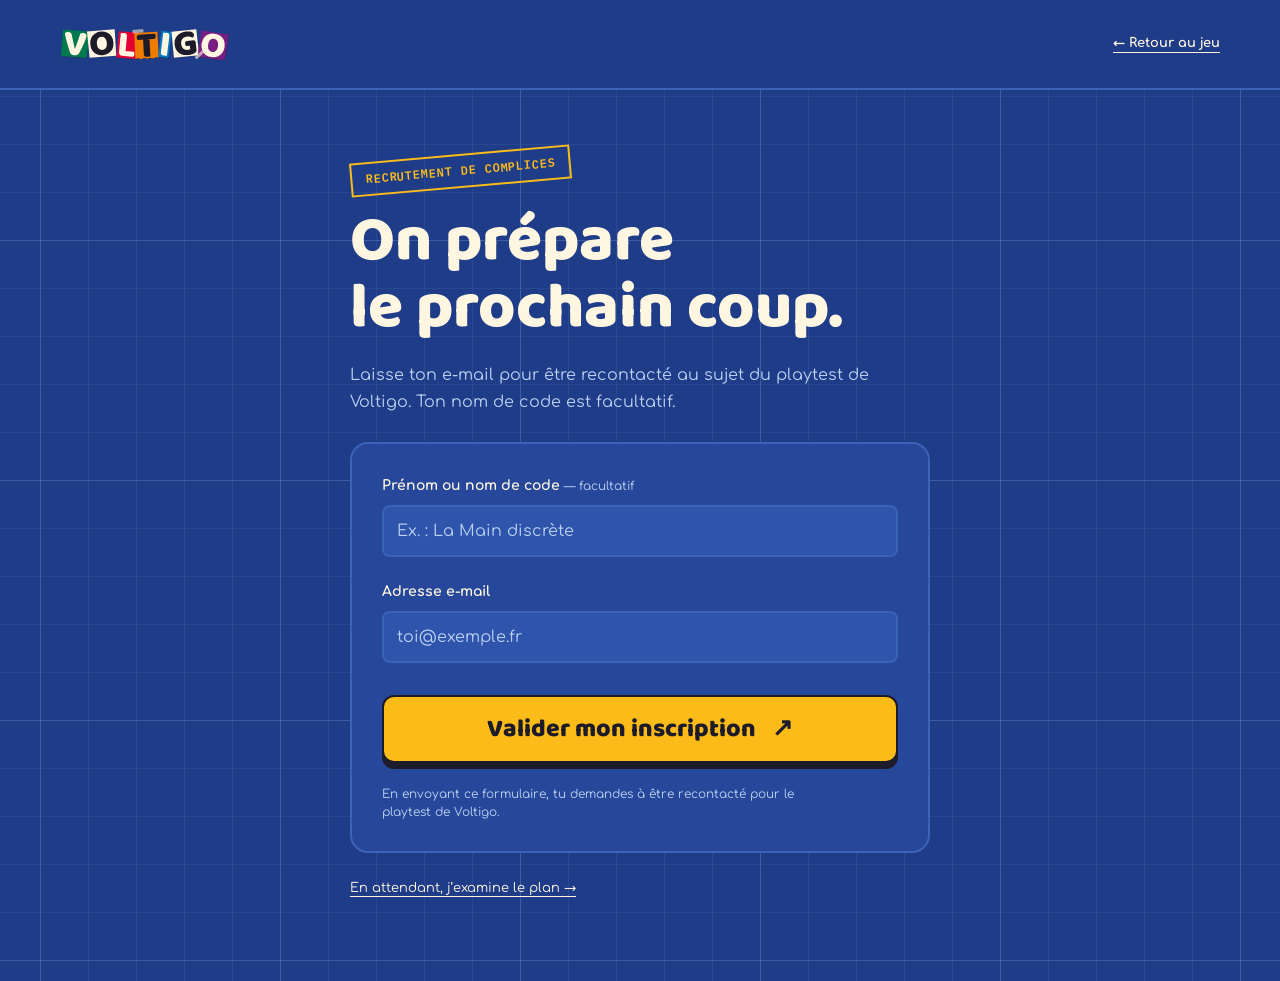
==== inscription.html @ f8015c52 "Publish Voltigo site with playtest registration" ====
<!doctype html><html lang="fr"><head><meta charset="utf-8"><meta name="viewport" content="width=device-width, initial-scale=1"><title>Participe au playtest — Voltigo</title><meta name="description" content="Rejoins les complices du playtest Voltigo."><meta name="theme-color" content="#1f3c88"><link rel="preconnect" href="https://fonts.googleapis.com"><link rel="preconnect" href="https://fonts.gstatic.com" crossorigin><link href="https://fonts.googleapis.com/css2?family=Baloo+2:wght@600;700;800&family=Comfortaa:wght@400;500;600;700&family=IBM+Plex+Mono:wght@400;600&display=swap" rel="stylesheet"><link rel="stylesheet" href="landing.css"><script src="playtest-config.js" defer></script></head><body class="signup-page blueprint"><header class="topbar"><div class="shell"><a class="brand" href="index.html" aria-label="Voltigo — accueil"><img src="voltigo-logo.svg" alt="Voltigo" width="170" height="32"></a><a class="quiet-link" href="index.html">← Retour au jeu</a></div></header><main class="shell"><section class="signup"><span class="stamp">Recrutement de complices</span><h1>On prépare<br>le prochain coup.</h1><p>Laisse ton e-mail pour être recontacté au sujet du playtest de Voltigo. Ton nom de code est facultatif.</p><form class="form-card" id="playtest-form" method="post" action="https://hook.eu1.make.com/4oj0keo8nwtq5lptokxxpfrie1ogno7a"><div class="form-status" id="form-status" role="status" tabindex="-1" hidden></div><div id="form-fields"><label for="prenom">Prénom ou nom de code <span>— facultatif</span></label><input id="prenom" name="prenom" autocomplete="given-name" maxlength="80" placeholder="Ex. : La Main discrète"><label for="email">Adresse e-mail</label><input type="email" id="email" name="email" autocomplete="email" required maxlength="254" placeholder="toi@exemple.fr" aria-describedby="data-note"><input type="hidden" name="source" value="voltigo-playtest"><button class="button" type="submit">Valider mon inscription <span aria-hidden="true">↗</span></button><p class="micro" id="data-note">En envoyant ce formulaire, tu demandes à être recontacté pour le playtest de Voltigo.</p></div><noscript><p class="micro">Après validation, tu seras redirigé vers la confirmation du service d’inscription.</p></noscript></form><a class="signup-back" href="voltigo.html">En attendant, j’examine le plan →</a></section></main></body></html>
---- landing.css ----
:root{--cream:#fff6e1;--ink:#fff6e1;--green:#00794e;--gold:#fbbb19;--blue:#1f3c88;--bg:#1f3c88;--muted:#bbd0f2;--line:#3d63b8;--paper:#27489a;--surface-2:#2e54ab;--plaque:#13285e;--sky:#92d8ff;--button-ink:#1d1b2a;--plan-fin:rgba(146,216,255,.08);--plan-gros:rgba(146,216,255,.16);color-scheme:dark}
*{box-sizing:border-box}html{scroll-behavior:smooth;scroll-padding-top:100px}body{margin:0;color:var(--ink);background:var(--cream);font-family:Comfortaa,Arial,sans-serif;line-height:1.65}a{color:inherit}button,input{font:inherit}img{max-width:100%;display:block}h1,h2,h3,.button,.display{font-family:'Baloo 2',Arial,sans-serif;font-weight:800;line-height:1.05}h1,h2,h3,p{margin:0}h1,h2{text-wrap:balance}h2{font-size:clamp(36px,5vw,62px);letter-spacing:-.025em}h3{font-size:28px}p{max-width:60ch}.shell{width:min(1160px,calc(100% - 48px));margin-inline:auto}.skip{position:fixed;top:8px;left:8px;transform:translateY(-160%);z-index:100;background:var(--cream);padding:12px}.skip:focus{transform:none}a:focus-visible,button:focus-visible,input:focus-visible,summary:focus-visible{outline:3px solid #007ac3;outline-offset:5px}.topbar{position:sticky;top:0;z-index:30;background:var(--cream);border-bottom:2px solid var(--line)}.topbar .shell{min-height:88px;display:flex;align-items:center;justify-content:space-between;gap:24px}.brand{display:block;flex:none;width:170px}.topnav{display:flex;align-items:center;gap:30px}.quiet-link{font-size:13px;text-underline-offset:5px;font-weight:700}.button{display:inline-flex;align-items:center;justify-content:center;gap:16px;min-height:64px;padding:17px 30px;background:var(--gold);color:var(--ink);border:2px solid var(--ink);border-radius:12px;box-shadow:0 6px 0 var(--ink);font-size:25px;text-decoration:none;cursor:pointer;transition:transform .18s,box-shadow .18s;line-height:1.2;text-align:center}.button:hover{transform:translateY(-2px);box-shadow:0 8px 0 var(--ink);background:#ffc936}.button:active{transform:translateY(4px);box-shadow:0 2px 0 var(--ink)}.button.small{min-height:48px;padding:11px 22px;font-size:20px;box-shadow:0 4px 0 var(--ink)}.eyebrow{font-family:'IBM Plex Mono',monospace;font-size:12px;font-weight:600;text-transform:uppercase;letter-spacing:.12em}.blueprint{background-image:linear-gradient(#8a5a0010 1px,transparent 1px),linear-gradient(90deg,#8a5a0010 1px,transparent 1px);background-size:48px 48px}.hero{position:relative;isolation:isolate;overflow:hidden;padding:66px 0 58px;min-height:690px}.hero-copy{position:relative;z-index:2;max-width:720px;margin:auto;text-align:center}.hero .eyebrow{display:inline-block;border:1px solid var(--line);background:var(--cream);padding:6px 13px;border-radius:30px;margin-bottom:22px}.hero h1{font-size:clamp(48px,5.8vw,80px);letter-spacing:-.04em;line-height:.99}.hero h1 span{color:var(--green);display:block}.hero .intro{max-width:470px;margin:25px auto 27px;font-size:17px;line-height:1.7}.hero .button{font-size:28px;padding:20px 32px;min-height:76px}.micro{font-size:12px;line-height:1.5}.hero .micro{margin:17px auto 24px;color:var(--muted)}.facts{display:flex;justify-content:center;gap:0;list-style:none;padding:0;margin:30px auto 0;width:fit-content;border-top:1px solid var(--line);padding-top:18px}.facts li{padding:0 22px;font-size:12px}.facts li+li{border-left:1px solid var(--line)}.facts strong{display:block;font-family:'Baloo 2',sans-serif;font-size:25px;line-height:1.2}.scattered{position:absolute;width:clamp(140px,15vw,210px);height:auto;border-radius:13px;box-shadow:0 20px 30px #1d1b2a28;z-index:1;pointer-events:none}.c1{left:max(-65px,calc(50% - 665px));top:90px;transform:rotate(-17deg)}.c2{left:max(-35px,calc(50% - 585px));top:330px;transform:rotate(10deg)}.c3{right:max(-65px,calc(50% - 660px));top:90px;transform:rotate(17deg)}.c4{right:max(-35px,calc(50% - 590px));top:337px;transform:rotate(-12deg)}.stamp{display:inline-block;border:2px solid currentColor;color:var(--green);font-family:'IBM Plex Mono',monospace;letter-spacing:.08em;text-transform:uppercase;font-weight:600;padding:5px 13px;rotate:-5deg;font-size:12px}.footprints{position:absolute;width:90px;height:235px;fill:#b99a55;opacity:.32;pointer-events:none;z-index:0}.hero .footprints{left:calc(50% + 290px);top:245px;rotate:24deg}.ticker{background:var(--ink);color:var(--cream);padding:15px 24px;text-align:center;font-family:'IBM Plex Mono',monospace;text-transform:uppercase;font-size:12px;letter-spacing:.09em}.ticker span{color:var(--gold);margin:0 15px}.pitch{position:relative;padding:88px 0 90px}.section-top{display:flex;align-items:end;justify-content:space-between;gap:35px;margin-bottom:38px}.section-top h2{max-width:650px}.section-top .eyebrow{margin-bottom:14px;color:var(--green)}.section-top>p{max-width:280px;color:var(--muted);font-size:14px}.steps{display:grid;grid-template-columns:repeat(3,1fr);gap:24px}.step{position:relative;padding:25px 27px 28px;background:var(--paper);border:2px solid var(--line);border-radius:20px}.step .number{display:inline-grid;place-items:center;width:39px;height:39px;background:var(--ink);color:var(--cream);border-radius:50%;font-family:'IBM Plex Mono',monospace;font-size:14px;position:absolute;top:20px;left:20px;z-index:2}.step-art{height:218px;position:relative;display:flex;align-items:center;justify-content:center;margin-bottom:25px}.step-art img{height:192px;width:auto;border-radius:9px;box-shadow:0 9px 14px #1d1b2a20;transform:rotate(-9deg)}.step-art img+img{margin-left:-30px;transform:rotate(11deg)}.step:nth-child(2) .step-art{background:radial-gradient(ellipse,#fadaDe 0,transparent 68%)}.step:nth-child(3) .step-art{background:radial-gradient(ellipse,#ded5eb 0,transparent 68%)}.step h3{margin-bottom:12px}.step p{font-size:14px;line-height:1.75}.step .aside{font-size:12px;margin-top:18px;color:var(--green);font-weight:700}.callout{margin-top:30px;display:flex;justify-content:center;gap:14px;align-items:center;font-size:14px;text-align:center}.callout a{font-weight:700;text-underline-offset:4px}.playtest{background:var(--blue);color:var(--cream);position:relative;overflow:hidden;padding:80px 0}.playtest-grid{display:grid;grid-template-columns:1fr 1fr;gap:70px;align-items:center}.playtest .eyebrow{color:#a7d8ff;margin-bottom:18px}.playtest h2{margin-bottom:22px}.playtest h2 span{color:var(--gold)}.playtest p{font-size:15px;color:#e1e8fa}.checklist{padding:0;margin:24px 0 0;list-style:none;display:grid;gap:12px;font-size:14px}.checklist li{display:flex;gap:12px}.checklist li::before{content:'↗';color:var(--gold);font-weight:bold}.invitation{position:relative;background:var(--cream);color:var(--ink);padding:40px 34px;border:2px solid var(--ink);box-shadow:9px 10px 0 #13285e;rotate:2deg;border-radius:5px;text-align:center}.invitation::before{content:'';position:absolute;width:115px;height:27px;background:#fff6e199;left:calc(50% - 57px);top:-15px;rotate:-7deg}.invitation .eyebrow{color:var(--muted);margin:0 0 23px}.invitation h3{font-size:42px;max-width:330px;margin:0 auto 20px}.invitation p{color:var(--muted);font-size:14px;margin:0 auto 23px}.invitation .button{width:100%;font-size:23px}.invitation .micro{margin:19px 0 0;font-size:12px}.questions{padding:80px 0;max-width:820px}.questions h2{margin-bottom:30px}.questions details{border-top:1px solid var(--line);padding:20px 0}.questions details:last-child{border-bottom:1px solid var(--line)}.questions summary{font-weight:700;font-size:16px;cursor:pointer;list-style:none;display:flex;justify-content:space-between;gap:24px}.questions summary::-webkit-details-marker{display:none}.questions summary::after{content:'+';font-size:24px;line-height:1}.questions details[open] summary::after{content:'−'}.questions details p{font-size:14px;color:var(--muted);margin-top:15px;max-width:68ch}.bottom-cta{text-align:center;padding:0 24px 75px}.bottom-cta p{margin:0 auto 22px;font-family:'Baloo 2',sans-serif;font-size:30px;font-weight:700}.footer{border-top:2px solid var(--line);padding:27px 0;background:var(--bg)}.footer .shell{display:flex;justify-content:space-between;align-items:center;gap:25px;font-size:12px;color:var(--muted)}.footer img{width:125px}.footer a{text-underline-offset:4px}.signup-page{min-height:100vh}.signup{max-width:580px;padding:64px 0 80px;margin:auto}.signup h1{font-size:clamp(44px,6vw,64px);margin:20px 0}.signup>p{color:var(--muted);margin-bottom:27px}.form-card{background:var(--paper);border:2px solid var(--line);border-radius:18px;padding:30px}.form-card label{display:block;font-size:14px;font-weight:700;margin-bottom:8px}.form-card label span{font-weight:400;color:var(--muted);font-size:12px}.form-card input{width:100%;min-height:52px;background:white;border:2px solid var(--line);border-radius:8px;padding:10px 13px;color:var(--ink);margin-bottom:23px}.form-card .button{width:100%;margin:9px 0 22px}.form-card .micro{color:var(--muted)}.form-card button:disabled{cursor:not-allowed;transform:none;box-shadow:none;background:var(--line);color:#554d40;border-color:var(--line)}.form-status{font-size:14px;padding:13px 15px;border-left:3px solid var(--green);background:#e7efdf;margin-bottom:24px}.signup-back{display:inline-block;margin-top:25px;font-size:13px;text-underline-offset:4px}[hidden]{display:none!important}
@media(min-width:1500px){.hero{padding-top:80px;padding-bottom:74px}}
@media(max-width:1050px){.hero-copy{max-width:610px}.hero h1{font-size:64px}.scattered{width:160px}.c1{left:-90px}.c2{left:-70px}.c3{right:-90px}.c4{right:-70px}.playtest-grid{gap:40px}.step{padding-inline:20px}}
@media(max-width:760px){.shell{width:calc(100% - 36px)}.topbar .shell{min-height:76px;gap:15px}.brand{width:126px}.topnav{gap:15px}.topnav .quiet-link{display:none}.button.small{font-size:17px;padding:10px 13px;min-height:44px}.hero{padding:40px 18px 38px;min-height:auto}.hero-copy{max-width:550px}.hero h1{font-size:clamp(43px,8.6vw,63px)}.hero .eyebrow{font-size:10px;letter-spacing:.07em;margin-bottom:22px}.hero .intro{font-size:15px;max-width:350px;margin-block:22px}.hero .button{font-size:23px;min-height:66px;padding:16px 22px}.hero .micro{max-width:260px}.hero .footprints{display:none}.scattered{position:relative;top:auto;left:auto;right:auto;width:95px;border-radius:7px;grid-row:1;box-shadow:0 10px 16px #1d1b2a22}.card-spread{height:154px;display:flex;justify-content:center;align-items:center;gap:6px;margin-top:20px;position:relative;z-index:1}.c1{transform:rotate(-17deg) translateY(10px)}.c2{transform:rotate(-5deg);margin-left:-22px}.c3{transform:rotate(7deg);margin-left:-22px}.c4{transform:rotate(19deg) translateY(10px);margin-left:-22px}.facts{margin-top:24px;padding-top:15px}.facts li{padding:0 13px;font-size:10px}.facts strong{font-size:23px}.ticker{font-size:10px;padding:16px}.ticker span{margin:0 5px}.pitch{padding-block:55px}.section-top{display:block}.section-top>p{margin-top:18px;max-width:100%}.steps{grid-template-columns:1fr;gap:20px}.step{display:grid;grid-template-columns:135px 1fr;column-gap:18px;align-items:center;padding:20px}.step-art{grid-row:1 / 4;height:175px;margin:0}.step-art img{height:146px}.step .number{width:29px;height:29px;top:11px;left:10px;font-size:11px}.step h3{font-size:25px;margin-bottom:8px}.step p{font-size:12px;line-height:1.65}.step .aside{font-size:11px;margin-top:10px}.callout{display:block}.callout a{display:block;margin-top:8px}.playtest{padding:55px 0}.playtest-grid{grid-template-columns:1fr;gap:45px}.invitation{rotate:1deg;padding:32px 24px;margin-inline:5px}.invitation h3{font-size:36px}.questions{padding-block:55px}.questions summary{font-size:14px}.footer .shell{flex-wrap:wrap;justify-content:center;text-align:center}.signup{padding-block:35px 55px}.form-card{padding:24px}.bottom-cta{padding-bottom:55px}.bottom-cta p{font-size:26px}}
@media(max-width:380px){.brand{width:102px}.button.small{font-size:15px;padding-inline:10px}.hero h1{font-size:41px}.step{grid-template-columns:100px 1fr;padding:18px;gap:15px}.step-art img{height:122px}.step-art img+img{margin-left:-45px}.facts li{padding-inline:9px}}
@media(prefers-reduced-motion:reduce){html{scroll-behavior:auto}*,*::before,*::after{transition:none!important;animation:none!important}}
.pitch>.footprints{right:0;top:18px;rotate:65deg;width:62px;height:162px;opacity:.2}.topnav{min-width:0}
@media(max-width:760px){.topnav{flex:1;justify-content:flex-end}.topnav .button.small{max-width:190px;gap:8px;font-size:16px}.pitch>.footprints{display:none}}
@media(max-width:380px){.brand{width:90px}.topnav .button.small{font-size:15px;max-width:180px}}
.form-status[data-kind="error"]{background:#fadaDe;border-color:#dc1c2b;color:#651421}.form-status[data-kind="success"]{padding:24px;font-size:18px;margin-bottom:0}.form-card[aria-busy="true"] .button{cursor:wait}

/* Remerciement après réception de la demande de playtest. */
.thanks{max-width:780px;text-align:center;padding-block:40px 65px}
.thanks-cards{height:160px;display:flex;align-items:center;justify-content:center;position:relative;margin-bottom:25px}
.thanks-cards img{width:100px;height:auto;border-radius:7px;box-shadow:0 10px 22px #1d1b2a25;transform:rotate(-15deg)}
.thanks-cards img:last-child{transform:rotate(13deg);margin-left:18px}
.thanks-check{position:absolute;left:calc(50% - 23px);top:65px;z-index:1;display:grid;place-items:center;width:46px;height:46px;border-radius:50%;background:var(--green);color:var(--cream);border:3px solid var(--cream);font-size:25px;font-weight:700}
.thanks h1{font-size:clamp(39px,6vw,66px);letter-spacing:-.03em;margin:27px 0 22px}
.thanks h1 span{color:var(--green)}
.thanks-lead{margin:0 auto;font-size:17px;line-height:1.8;max-width:540px}
.thanks-note{max-width:560px;margin:28px auto;background:var(--paper);border:2px solid var(--line);border-radius:18px;padding:23px 27px}
.thanks-note>p{font-size:14px;margin:auto}
.thanks-note .thanks-joke{font-family:'Baloo 2',sans-serif;font-size:24px;line-height:1.2;color:var(--green);margin-top:17px;font-weight:700}
.thanks>.micro{margin:20px auto 0;color:var(--muted);max-width:450px}
.thanks>.signup-back{margin-top:24px}
@media(max-width:760px){.thanks{padding-block:28px 45px}.thanks-cards{height:135px;margin-bottom:20px}.thanks-cards img{width:85px}.thanks-check{top:52px}.thanks-lead{font-size:15px}.thanks-note{padding:21px}.thanks>.button{font-size:22px;padding-inline:20px}}

/* Même palette bleue et même trame de plan que la page de règles. */
body,.topbar,.skip,.hero .eyebrow{background-color:var(--bg)}
body,.blueprint{background-image:linear-gradient(to right,var(--plan-gros) 1px,transparent 1px),linear-gradient(to bottom,var(--plan-gros) 1px,transparent 1px),linear-gradient(to right,var(--plan-fin) 1px,transparent 1px),linear-gradient(to bottom,var(--plan-fin) 1px,transparent 1px);background-size:240px 240px,240px 240px,48px 48px,48px 48px;background-position:50% 0}
.hero h1 span,.thanks h1 span,.thanks-note .thanks-joke,.stamp,.section-top .eyebrow,.step .aside{color:var(--gold)}
.footprints{fill:var(--sky)}
.button{color:var(--button-ink);border-color:var(--button-ink);box-shadow:0 6px 0 var(--button-ink)}
.button.small{box-shadow:0 4px 0 var(--button-ink)}
.button:hover{box-shadow:0 8px 0 var(--button-ink)}
.button:active{box-shadow:0 2px 0 var(--button-ink)}
.ticker,.step .number{background:var(--plaque);color:var(--cream)}
.invitation{background:var(--paper);color:var(--ink);border-color:var(--line)}
.invitation::before{background:#92d8ff66}
.invitation p,.invitation .eyebrow{color:var(--muted)}
.form-card input{background:var(--surface-2);color:var(--ink)}
.form-card input::placeholder{color:var(--muted);opacity:1}
.form-status{background:#1b4e3a;color:var(--cream);border-color:#9ccc8f}
.form-status[data-kind="error"]{background:#5a1f2a;color:var(--cream);border-color:#ff6b6b}
.form-card button:disabled{background:var(--line);color:var(--cream);border-color:var(--line);box-shadow:none}
a:focus-visible,button:focus-visible,input:focus-visible,summary:focus-visible{outline-color:var(--sky)}
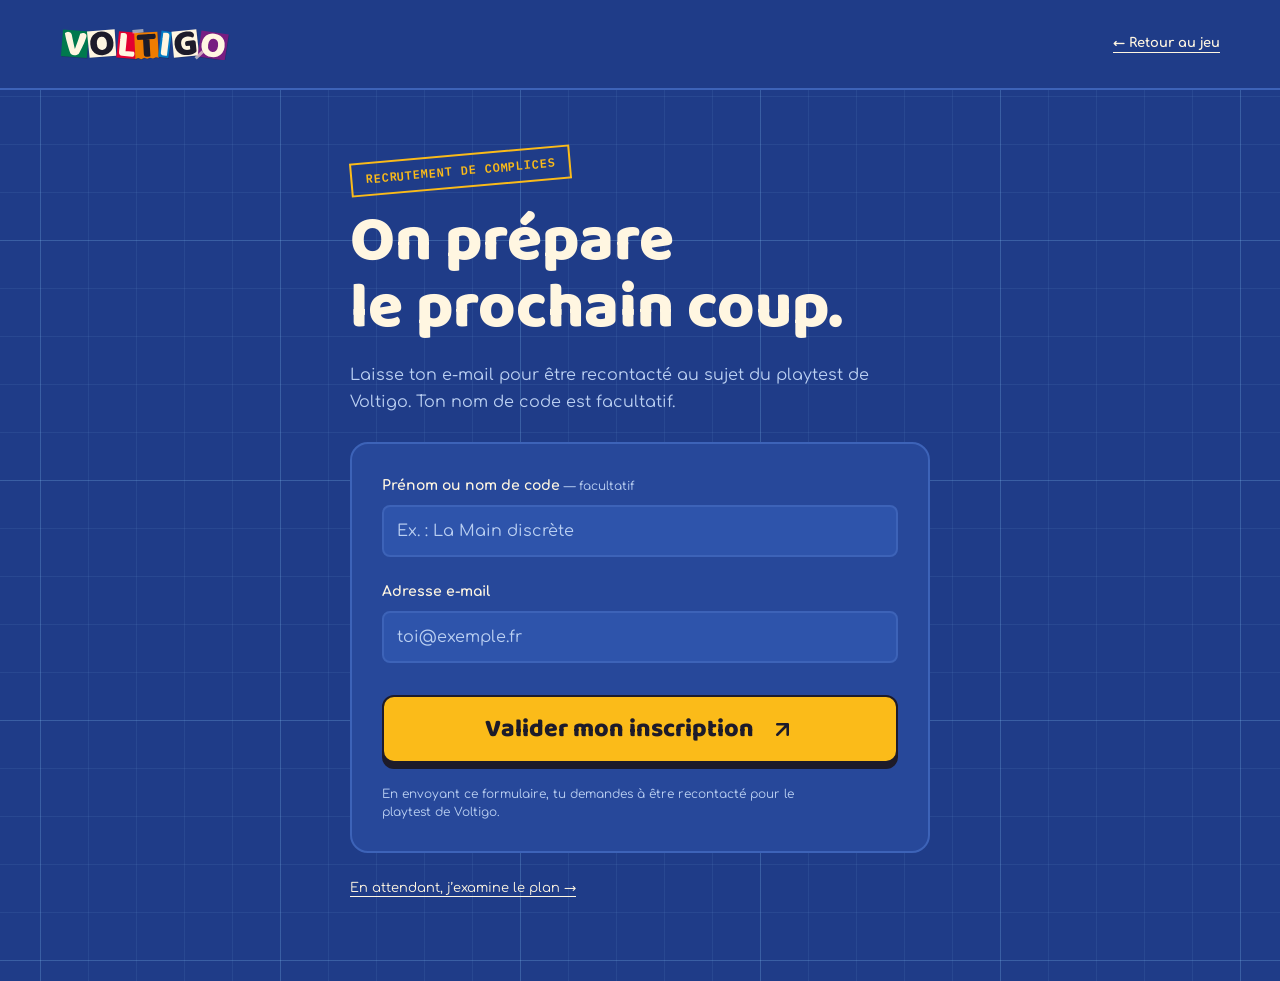
==== commit 72e0b8ef: "Fix mobile styles and signup confirmation" ====
--- a/inscription.html
+++ b/inscription.html
@@ -1 +1,2 @@
-<!doctype html><html lang="fr"><head><meta charset="utf-8"><meta name="viewport" content="width=device-width, initial-scale=1"><title>Participe au playtest — Voltigo</title><meta name="description" content="Rejoins les complices du playtest Voltigo."><meta name="theme-color" content="#1f3c88"><link rel="preconnect" href="https://fonts.googleapis.com"><link rel="preconnect" href="https://fonts.gstatic.com" crossorigin><link href="https://fonts.googleapis.com/css2?family=Baloo+2:wght@600;700;800&family=Comfortaa:wght@400;500;600;700&family=IBM+Plex+Mono:wght@400;600&display=swap" rel="stylesheet"><link rel="stylesheet" href="landing.css"><script src="playtest-config.js" defer></script></head><body class="signup-page blueprint"><header class="topbar"><div class="shell"><a class="brand" href="index.html" aria-label="Voltigo — accueil"><img src="voltigo-logo.svg" alt="Voltigo" width="170" height="32"></a><a class="quiet-link" href="index.html">← Retour au jeu</a></div></header><main class="shell"><section class="signup"><span class="stamp">Recrutement de complices</span><h1>On prépare<br>le prochain coup.</h1><p>Laisse ton e-mail pour être recontacté au sujet du playtest de Voltigo. Ton nom de code est facultatif.</p><form class="form-card" id="playtest-form" method="post" action="https://hook.eu1.make.com/4oj0keo8nwtq5lptokxxpfrie1ogno7a"><div class="form-status" id="form-status" role="status" tabindex="-1" hidden></div><div id="form-fields"><label for="prenom">Prénom ou nom de code <span>— facultatif</span></label><input id="prenom" name="prenom" autocomplete="given-name" maxlength="80" placeholder="Ex. : La Main discrète"><label for="email">Adresse e-mail</label><input type="email" id="email" name="email" autocomplete="email" required maxlength="254" placeholder="toi@exemple.fr" aria-describedby="data-note"><input type="hidden" name="source" value="voltigo-playtest"><button class="button" type="submit">Valider mon inscription <span aria-hidden="true">↗</span></button><p class="micro" id="data-note">En envoyant ce formulaire, tu demandes à être recontacté pour le playtest de Voltigo.</p></div><noscript><p class="micro">Après validation, tu seras redirigé vers la confirmation du service d’inscription.</p></noscript></form><a class="signup-back" href="voltigo.html">En attendant, j’examine le plan →</a></section></main></body></html>
+<!doctype html><html lang="fr"><head><meta charset="utf-8"><meta name="viewport" content="width=device-width, initial-scale=1"><title>Participe au playtest — Voltigo</title>
+<link rel="icon" type="image/svg+xml" href="favicon.svg"><meta name="description" content="Rejoins les complices du playtest Voltigo."><meta name="theme-color" content="#1f3c88"><link rel="preconnect" href="https://fonts.googleapis.com"><link rel="preconnect" href="https://fonts.gstatic.com" crossorigin><link href="https://fonts.googleapis.com/css2?family=Baloo+2:wght@600;700;800&family=Comfortaa:wght@400;500;600;700&family=IBM+Plex+Mono:wght@400;600&display=swap" rel="stylesheet"><link rel="stylesheet" href="landing.css"><script src="playtest-config.js" defer></script></head><body class="signup-page blueprint"><header class="topbar"><div class="shell"><a class="brand" href="index.html" aria-label="Voltigo — accueil"><img src="voltigo-logo.svg" alt="Voltigo" width="170" height="32"></a><a class="quiet-link" href="index.html">← Retour au jeu</a></div></header><main class="shell"><section class="signup"><span class="stamp">Recrutement de complices</span><h1>On prépare<br>le prochain coup.</h1><p>Laisse ton e-mail pour être recontacté au sujet du playtest de Voltigo. Ton nom de code est facultatif.</p><form class="form-card" id="playtest-form" method="post" action="https://hook.eu1.make.com/4oj0keo8nwtq5lptokxxpfrie1ogno7a"><div class="form-status" id="form-status" role="status" tabindex="-1" hidden></div><div id="form-fields"><label for="prenom">Prénom ou nom de code <span>— facultatif</span></label><input id="prenom" name="prenom" autocomplete="given-name" maxlength="80" placeholder="Ex. : La Main discrète"><label for="email">Adresse e-mail</label><input type="email" id="email" name="email" autocomplete="email" required maxlength="254" placeholder="toi@exemple.fr" aria-describedby="data-note"><input type="hidden" name="source" value="voltigo-playtest"><button class="button" type="submit">Valider mon inscription <svg class="button-arrow" aria-hidden="true" focusable="false" viewBox="0 0 24 24"><path d="M7 17 17 7M7 7h10v10"/></svg></button><p class="micro" id="data-note">En envoyant ce formulaire, tu demandes à être recontacté pour le playtest de Voltigo.</p></div><noscript><p class="micro">Après validation, tu seras redirigé vers la confirmation du service d’inscription.</p></noscript></form><a class="signup-back" href="voltigo.html">En attendant, j’examine le plan →</a></section></main></body></html>
--- a/landing.css
+++ b/landing.css
@@ -45,3 +45,5 @@
 .form-status[data-kind="error"]{background:#5a1f2a;color:var(--cream);border-color:#ff6b6b}
 .form-card button:disabled{background:var(--line);color:var(--cream);border-color:var(--line);box-shadow:none}
 a:focus-visible,button:focus-visible,input:focus-visible,summary:focus-visible{outline-color:var(--sky)}
+
+.button-arrow{width:1em;height:1em;flex:none;fill:none;stroke:currentColor;stroke-width:2.5;stroke-linecap:round;stroke-linejoin:round}
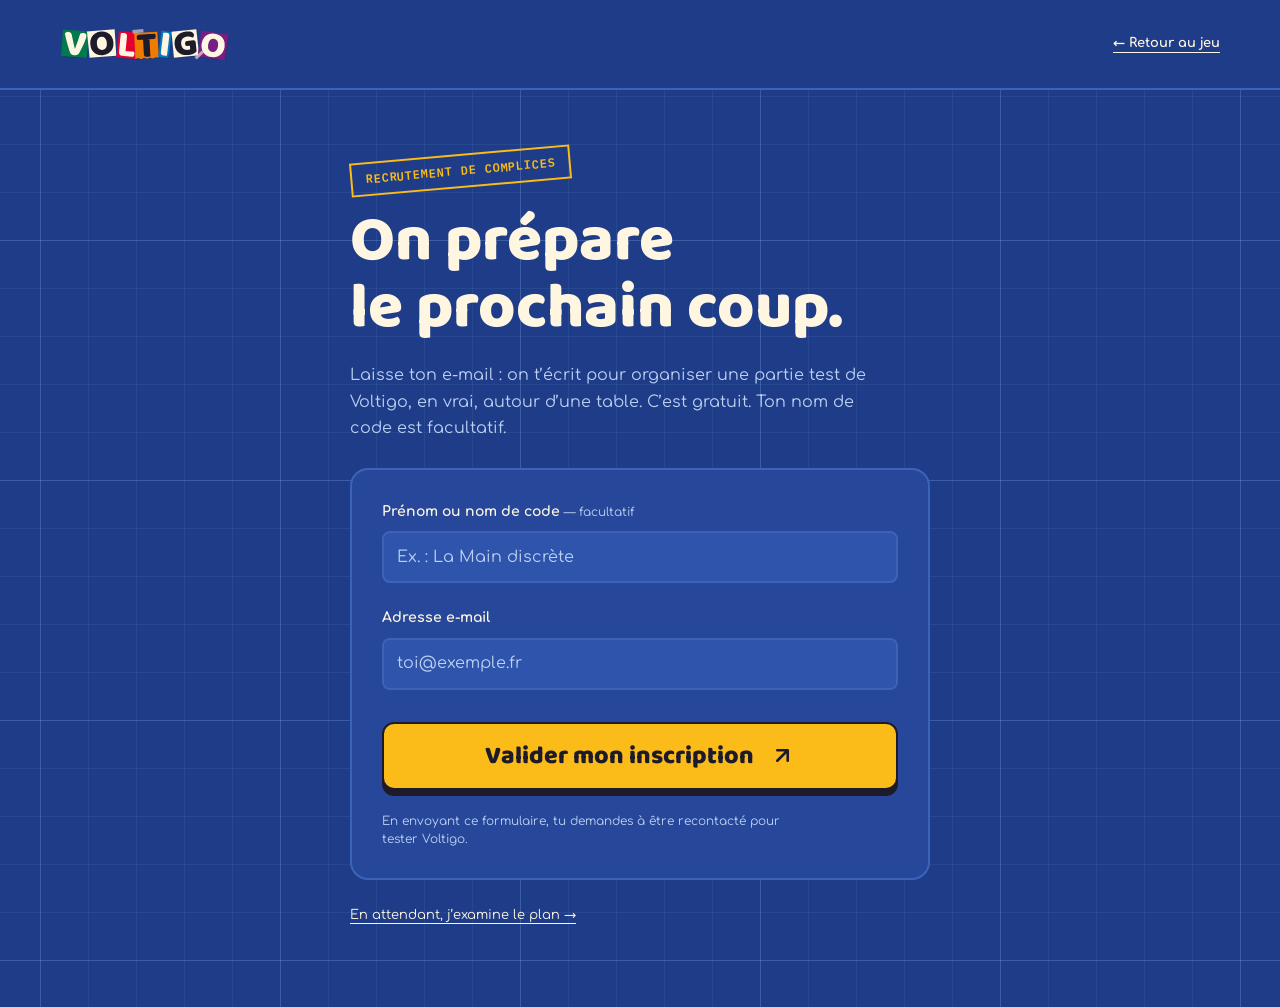
==== commit 6f27c87b: "Clarify that Voltigo is a real card game and simplify the test CTA - Landing: say it is a card game " ====
--- a/inscription.html
+++ b/inscription.html
@@ -1,2 +1,2 @@
-<!doctype html><html lang="fr"><head><meta charset="utf-8"><meta name="viewport" content="width=device-width, initial-scale=1"><title>Participe au playtest — Voltigo</title>
-<link rel="icon" type="image/svg+xml" href="favicon.svg"><meta name="description" content="Rejoins les complices du playtest Voltigo."><meta name="theme-color" content="#1f3c88"><link rel="preconnect" href="https://fonts.googleapis.com"><link rel="preconnect" href="https://fonts.gstatic.com" crossorigin><link href="https://fonts.googleapis.com/css2?family=Baloo+2:wght@600;700;800&family=Comfortaa:wght@400;500;600;700&family=IBM+Plex+Mono:wght@400;600&display=swap" rel="stylesheet"><link rel="stylesheet" href="landing.css"><script src="playtest-config.js" defer></script></head><body class="signup-page blueprint"><header class="topbar"><div class="shell"><a class="brand" href="index.html" aria-label="Voltigo — accueil"><img src="voltigo-logo.svg" alt="Voltigo" width="170" height="32"></a><a class="quiet-link" href="index.html">← Retour au jeu</a></div></header><main class="shell"><section class="signup"><span class="stamp">Recrutement de complices</span><h1>On prépare<br>le prochain coup.</h1><p>Laisse ton e-mail pour être recontacté au sujet du playtest de Voltigo. Ton nom de code est facultatif.</p><form class="form-card" id="playtest-form" method="post" action="https://hook.eu1.make.com/4oj0keo8nwtq5lptokxxpfrie1ogno7a"><div class="form-status" id="form-status" role="status" tabindex="-1" hidden></div><div id="form-fields"><label for="prenom">Prénom ou nom de code <span>— facultatif</span></label><input id="prenom" name="prenom" autocomplete="given-name" maxlength="80" placeholder="Ex. : La Main discrète"><label for="email">Adresse e-mail</label><input type="email" id="email" name="email" autocomplete="email" required maxlength="254" placeholder="toi@exemple.fr" aria-describedby="data-note"><input type="hidden" name="source" value="voltigo-playtest"><button class="button" type="submit">Valider mon inscription <svg class="button-arrow" aria-hidden="true" focusable="false" viewBox="0 0 24 24"><path d="M7 17 17 7M7 7h10v10"/></svg></button><p class="micro" id="data-note">En envoyant ce formulaire, tu demandes à être recontacté pour le playtest de Voltigo.</p></div><noscript><p class="micro">Après validation, tu seras redirigé vers la confirmation du service d’inscription.</p></noscript></form><a class="signup-back" href="voltigo.html">En attendant, j’examine le plan →</a></section></main></body></html>
+<!doctype html><html lang="fr"><head><meta charset="utf-8"><meta name="viewport" content="width=device-width, initial-scale=1"><title>Tester le jeu — Voltigo</title>
+<link rel="icon" type="image/svg+xml" href="favicon.svg"><meta name="description" content="Laisse ton e-mail pour tester Voltigo, un jeu de cartes à jouer autour d’une vraie table."><meta name="theme-color" content="#1f3c88"><link rel="preconnect" href="https://fonts.googleapis.com"><link rel="preconnect" href="https://fonts.gstatic.com" crossorigin><link href="https://fonts.googleapis.com/css2?family=Baloo+2:wght@600;700;800&family=Comfortaa:wght@400;500;600;700&family=IBM+Plex+Mono:wght@400;600&display=swap" rel="stylesheet"><link rel="stylesheet" href="landing.css"><script src="playtest-config.js" defer></script></head><body class="signup-page blueprint"><header class="topbar"><div class="shell"><a class="brand" href="index.html" aria-label="Voltigo — accueil"><img src="voltigo-logo.svg" alt="Voltigo" width="170" height="32"></a><a class="quiet-link" href="index.html">← Retour au jeu</a></div></header><main class="shell"><section class="signup"><span class="stamp">Recrutement de complices</span><h1>On prépare<br>le prochain coup.</h1><p>Laisse ton e-mail : on t’écrit pour organiser une partie test de Voltigo, en vrai, autour d’une table. C’est gratuit. Ton nom de code est facultatif.</p><form class="form-card" id="playtest-form" method="post" action="https://hook.eu1.make.com/4oj0keo8nwtq5lptokxxpfrie1ogno7a"><div class="form-status" id="form-status" role="status" tabindex="-1" hidden></div><div id="form-fields"><label for="prenom">Prénom ou nom de code <span>— facultatif</span></label><input id="prenom" name="prenom" autocomplete="given-name" maxlength="80" placeholder="Ex. : La Main discrète"><label for="email">Adresse e-mail</label><input type="email" id="email" name="email" autocomplete="email" required maxlength="254" placeholder="toi@exemple.fr" aria-describedby="data-note"><input type="hidden" name="source" value="voltigo-playtest"><button class="button" type="submit">Valider mon inscription <svg class="button-arrow" aria-hidden="true" focusable="false" viewBox="0 0 24 24"><path d="M7 17 17 7M7 7h10v10"/></svg></button><p class="micro" id="data-note">En envoyant ce formulaire, tu demandes à être recontacté pour tester Voltigo.</p></div><noscript><p class="micro">Après validation, tu seras redirigé vers la confirmation du service d’inscription.</p></noscript></form><a class="signup-back" href="voltigo.html">En attendant, j’examine le plan →</a></section></main></body></html>
--- a/landing.css
+++ b/landing.css
@@ -1,5 +1,5 @@
 :root{--cream:#fff6e1;--ink:#fff6e1;--green:#00794e;--gold:#fbbb19;--blue:#1f3c88;--bg:#1f3c88;--muted:#bbd0f2;--line:#3d63b8;--paper:#27489a;--surface-2:#2e54ab;--plaque:#13285e;--sky:#92d8ff;--button-ink:#1d1b2a;--plan-fin:rgba(146,216,255,.08);--plan-gros:rgba(146,216,255,.16);color-scheme:dark}
-*{box-sizing:border-box}html{scroll-behavior:smooth;scroll-padding-top:100px}body{margin:0;color:var(--ink);background:var(--cream);font-family:Comfortaa,Arial,sans-serif;line-height:1.65}a{color:inherit}button,input{font:inherit}img{max-width:100%;display:block}h1,h2,h3,.button,.display{font-family:'Baloo 2',Arial,sans-serif;font-weight:800;line-height:1.05}h1,h2,h3,p{margin:0}h1,h2{text-wrap:balance}h2{font-size:clamp(36px,5vw,62px);letter-spacing:-.025em}h3{font-size:28px}p{max-width:60ch}.shell{width:min(1160px,calc(100% - 48px));margin-inline:auto}.skip{position:fixed;top:8px;left:8px;transform:translateY(-160%);z-index:100;background:var(--cream);padding:12px}.skip:focus{transform:none}a:focus-visible,button:focus-visible,input:focus-visible,summary:focus-visible{outline:3px solid #007ac3;outline-offset:5px}.topbar{position:sticky;top:0;z-index:30;background:var(--cream);border-bottom:2px solid var(--line)}.topbar .shell{min-height:88px;display:flex;align-items:center;justify-content:space-between;gap:24px}.brand{display:block;flex:none;width:170px}.topnav{display:flex;align-items:center;gap:30px}.quiet-link{font-size:13px;text-underline-offset:5px;font-weight:700}.button{display:inline-flex;align-items:center;justify-content:center;gap:16px;min-height:64px;padding:17px 30px;background:var(--gold);color:var(--ink);border:2px solid var(--ink);border-radius:12px;box-shadow:0 6px 0 var(--ink);font-size:25px;text-decoration:none;cursor:pointer;transition:transform .18s,box-shadow .18s;line-height:1.2;text-align:center}.button:hover{transform:translateY(-2px);box-shadow:0 8px 0 var(--ink);background:#ffc936}.button:active{transform:translateY(4px);box-shadow:0 2px 0 var(--ink)}.button.small{min-height:48px;padding:11px 22px;font-size:20px;box-shadow:0 4px 0 var(--ink)}.eyebrow{font-family:'IBM Plex Mono',monospace;font-size:12px;font-weight:600;text-transform:uppercase;letter-spacing:.12em}.blueprint{background-image:linear-gradient(#8a5a0010 1px,transparent 1px),linear-gradient(90deg,#8a5a0010 1px,transparent 1px);background-size:48px 48px}.hero{position:relative;isolation:isolate;overflow:hidden;padding:66px 0 58px;min-height:690px}.hero-copy{position:relative;z-index:2;max-width:720px;margin:auto;text-align:center}.hero .eyebrow{display:inline-block;border:1px solid var(--line);background:var(--cream);padding:6px 13px;border-radius:30px;margin-bottom:22px}.hero h1{font-size:clamp(48px,5.8vw,80px);letter-spacing:-.04em;line-height:.99}.hero h1 span{color:var(--green);display:block}.hero .intro{max-width:470px;margin:25px auto 27px;font-size:17px;line-height:1.7}.hero .button{font-size:28px;padding:20px 32px;min-height:76px}.micro{font-size:12px;line-height:1.5}.hero .micro{margin:17px auto 24px;color:var(--muted)}.facts{display:flex;justify-content:center;gap:0;list-style:none;padding:0;margin:30px auto 0;width:fit-content;border-top:1px solid var(--line);padding-top:18px}.facts li{padding:0 22px;font-size:12px}.facts li+li{border-left:1px solid var(--line)}.facts strong{display:block;font-family:'Baloo 2',sans-serif;font-size:25px;line-height:1.2}.scattered{position:absolute;width:clamp(140px,15vw,210px);height:auto;border-radius:13px;box-shadow:0 20px 30px #1d1b2a28;z-index:1;pointer-events:none}.c1{left:max(-65px,calc(50% - 665px));top:90px;transform:rotate(-17deg)}.c2{left:max(-35px,calc(50% - 585px));top:330px;transform:rotate(10deg)}.c3{right:max(-65px,calc(50% - 660px));top:90px;transform:rotate(17deg)}.c4{right:max(-35px,calc(50% - 590px));top:337px;transform:rotate(-12deg)}.stamp{display:inline-block;border:2px solid currentColor;color:var(--green);font-family:'IBM Plex Mono',monospace;letter-spacing:.08em;text-transform:uppercase;font-weight:600;padding:5px 13px;rotate:-5deg;font-size:12px}.footprints{position:absolute;width:90px;height:235px;fill:#b99a55;opacity:.32;pointer-events:none;z-index:0}.hero .footprints{left:calc(50% + 290px);top:245px;rotate:24deg}.ticker{background:var(--ink);color:var(--cream);padding:15px 24px;text-align:center;font-family:'IBM Plex Mono',monospace;text-transform:uppercase;font-size:12px;letter-spacing:.09em}.ticker span{color:var(--gold);margin:0 15px}.pitch{position:relative;padding:88px 0 90px}.section-top{display:flex;align-items:end;justify-content:space-between;gap:35px;margin-bottom:38px}.section-top h2{max-width:650px}.section-top .eyebrow{margin-bottom:14px;color:var(--green)}.section-top>p{max-width:280px;color:var(--muted);font-size:14px}.steps{display:grid;grid-template-columns:repeat(3,1fr);gap:24px}.step{position:relative;padding:25px 27px 28px;background:var(--paper);border:2px solid var(--line);border-radius:20px}.step .number{display:inline-grid;place-items:center;width:39px;height:39px;background:var(--ink);color:var(--cream);border-radius:50%;font-family:'IBM Plex Mono',monospace;font-size:14px;position:absolute;top:20px;left:20px;z-index:2}.step-art{height:218px;position:relative;display:flex;align-items:center;justify-content:center;margin-bottom:25px}.step-art img{height:192px;width:auto;border-radius:9px;box-shadow:0 9px 14px #1d1b2a20;transform:rotate(-9deg)}.step-art img+img{margin-left:-30px;transform:rotate(11deg)}.step:nth-child(2) .step-art{background:radial-gradient(ellipse,#fadaDe 0,transparent 68%)}.step:nth-child(3) .step-art{background:radial-gradient(ellipse,#ded5eb 0,transparent 68%)}.step h3{margin-bottom:12px}.step p{font-size:14px;line-height:1.75}.step .aside{font-size:12px;margin-top:18px;color:var(--green);font-weight:700}.callout{margin-top:30px;display:flex;justify-content:center;gap:14px;align-items:center;font-size:14px;text-align:center}.callout a{font-weight:700;text-underline-offset:4px}.playtest{background:var(--blue);color:var(--cream);position:relative;overflow:hidden;padding:80px 0}.playtest-grid{display:grid;grid-template-columns:1fr 1fr;gap:70px;align-items:center}.playtest .eyebrow{color:#a7d8ff;margin-bottom:18px}.playtest h2{margin-bottom:22px}.playtest h2 span{color:var(--gold)}.playtest p{font-size:15px;color:#e1e8fa}.checklist{padding:0;margin:24px 0 0;list-style:none;display:grid;gap:12px;font-size:14px}.checklist li{display:flex;gap:12px}.checklist li::before{content:'↗';color:var(--gold);font-weight:bold}.invitation{position:relative;background:var(--cream);color:var(--ink);padding:40px 34px;border:2px solid var(--ink);box-shadow:9px 10px 0 #13285e;rotate:2deg;border-radius:5px;text-align:center}.invitation::before{content:'';position:absolute;width:115px;height:27px;background:#fff6e199;left:calc(50% - 57px);top:-15px;rotate:-7deg}.invitation .eyebrow{color:var(--muted);margin:0 0 23px}.invitation h3{font-size:42px;max-width:330px;margin:0 auto 20px}.invitation p{color:var(--muted);font-size:14px;margin:0 auto 23px}.invitation .button{width:100%;font-size:23px}.invitation .micro{margin:19px 0 0;font-size:12px}.questions{padding:80px 0;max-width:820px}.questions h2{margin-bottom:30px}.questions details{border-top:1px solid var(--line);padding:20px 0}.questions details:last-child{border-bottom:1px solid var(--line)}.questions summary{font-weight:700;font-size:16px;cursor:pointer;list-style:none;display:flex;justify-content:space-between;gap:24px}.questions summary::-webkit-details-marker{display:none}.questions summary::after{content:'+';font-size:24px;line-height:1}.questions details[open] summary::after{content:'−'}.questions details p{font-size:14px;color:var(--muted);margin-top:15px;max-width:68ch}.bottom-cta{text-align:center;padding:0 24px 75px}.bottom-cta p{margin:0 auto 22px;font-family:'Baloo 2',sans-serif;font-size:30px;font-weight:700}.footer{border-top:2px solid var(--line);padding:27px 0;background:var(--bg)}.footer .shell{display:flex;justify-content:space-between;align-items:center;gap:25px;font-size:12px;color:var(--muted)}.footer img{width:125px}.footer a{text-underline-offset:4px}.signup-page{min-height:100vh}.signup{max-width:580px;padding:64px 0 80px;margin:auto}.signup h1{font-size:clamp(44px,6vw,64px);margin:20px 0}.signup>p{color:var(--muted);margin-bottom:27px}.form-card{background:var(--paper);border:2px solid var(--line);border-radius:18px;padding:30px}.form-card label{display:block;font-size:14px;font-weight:700;margin-bottom:8px}.form-card label span{font-weight:400;color:var(--muted);font-size:12px}.form-card input{width:100%;min-height:52px;background:white;border:2px solid var(--line);border-radius:8px;padding:10px 13px;color:var(--ink);margin-bottom:23px}.form-card .button{width:100%;margin:9px 0 22px}.form-card .micro{color:var(--muted)}.form-card button:disabled{cursor:not-allowed;transform:none;box-shadow:none;background:var(--line);color:#554d40;border-color:var(--line)}.form-status{font-size:14px;padding:13px 15px;border-left:3px solid var(--green);background:#e7efdf;margin-bottom:24px}.signup-back{display:inline-block;margin-top:25px;font-size:13px;text-underline-offset:4px}[hidden]{display:none!important}
+*{box-sizing:border-box}html{scroll-behavior:smooth;scroll-padding-top:100px}body{margin:0;color:var(--ink);background:var(--cream);font-family:Comfortaa,Arial,sans-serif;line-height:1.65}a{color:inherit}button,input{font:inherit}img{max-width:100%;display:block}h1,h2,h3,.button,.display{font-family:'Baloo 2',Arial,sans-serif;font-weight:800;line-height:1.05}h1,h2,h3,p{margin:0}h1,h2{text-wrap:balance}h2{font-size:clamp(36px,5vw,62px);letter-spacing:-.025em}h3{font-size:28px}p{max-width:60ch}.shell{width:min(1160px,calc(100% - 48px));margin-inline:auto}.skip{position:fixed;top:8px;left:8px;transform:translateY(-160%);z-index:100;background:var(--cream);padding:12px}.skip:focus{transform:none}a:focus-visible,button:focus-visible,input:focus-visible,summary:focus-visible{outline:3px solid #007ac3;outline-offset:5px}.topbar{position:sticky;top:0;z-index:30;background:var(--cream);border-bottom:2px solid var(--line)}.topbar .shell{min-height:88px;display:flex;align-items:center;justify-content:space-between;gap:24px}.brand{display:block;flex:none;width:170px}.topnav{display:flex;align-items:center;gap:30px}.quiet-link{font-size:13px;text-underline-offset:5px;font-weight:700}.button{display:inline-flex;align-items:center;justify-content:center;gap:16px;min-height:64px;padding:17px 30px;background:var(--gold);color:var(--ink);border:2px solid var(--ink);border-radius:12px;box-shadow:0 6px 0 var(--ink);font-size:25px;text-decoration:none;cursor:pointer;transition:transform .18s,box-shadow .18s;line-height:1.2;text-align:center}.button:hover{transform:translateY(-2px);box-shadow:0 8px 0 var(--ink);background:#ffc936}.button:active{transform:translateY(4px);box-shadow:0 2px 0 var(--ink)}.button.small{min-height:48px;padding:11px 22px;font-size:20px;box-shadow:0 4px 0 var(--ink)}.eyebrow{font-family:'IBM Plex Mono',monospace;font-size:12px;font-weight:600;text-transform:uppercase;letter-spacing:.12em}.blueprint{background-image:linear-gradient(#8a5a0010 1px,transparent 1px),linear-gradient(90deg,#8a5a0010 1px,transparent 1px);background-size:48px 48px}.hero{position:relative;isolation:isolate;overflow:hidden;padding:66px 0 58px;min-height:690px}.hero-copy{position:relative;z-index:2;max-width:720px;margin:auto;text-align:center}.hero .eyebrow{display:inline-block;border:1px solid var(--line);background:var(--cream);padding:6px 13px;border-radius:30px;margin-bottom:22px}.hero h1{font-size:clamp(48px,5.8vw,80px);letter-spacing:-.04em;line-height:.99}.hero h1 span{color:var(--green);display:block}.hero .intro{max-width:470px;margin:25px auto 27px;font-size:17px;line-height:1.7}.hero .button{font-size:28px;padding:20px 32px;min-height:76px}.micro{font-size:12px;line-height:1.5}.hero .micro{margin:17px auto 24px;color:var(--muted)}.facts{display:flex;justify-content:center;gap:0;list-style:none;padding:0;margin:30px auto 0;width:fit-content;border-top:1px solid var(--line);padding-top:18px}.facts li{padding:0 22px;font-size:12px}.facts li+li{border-left:1px solid var(--line)}.facts strong{display:block;font-family:'Baloo 2',sans-serif;font-size:25px;line-height:1.2}.scattered{position:absolute;width:clamp(140px,15vw,210px);height:auto;border-radius:13px;box-shadow:0 20px 30px #1d1b2a28;z-index:1;pointer-events:none}.c1{left:max(-65px,calc(50% - 665px));top:90px;transform:rotate(-17deg)}.c2{left:max(-35px,calc(50% - 585px));top:330px;transform:rotate(10deg)}.c3{right:max(-65px,calc(50% - 660px));top:90px;transform:rotate(17deg)}.c4{right:max(-35px,calc(50% - 590px));top:337px;transform:rotate(-12deg)}.stamp{display:inline-block;border:2px solid currentColor;color:var(--green);font-family:'IBM Plex Mono',monospace;letter-spacing:.08em;text-transform:uppercase;font-weight:600;padding:5px 13px;rotate:-5deg;font-size:12px}.footprints{position:absolute;width:90px;height:235px;fill:#b99a55;opacity:.32;pointer-events:none;z-index:0}.hero .footprints{left:calc(50% + 290px);top:245px;rotate:24deg}.ticker{background:var(--ink);color:var(--cream);padding:15px 24px;text-align:center;font-family:'IBM Plex Mono',monospace;text-transform:uppercase;font-size:12px;letter-spacing:.09em}.ticker span{color:var(--gold);margin:0 15px}.pitch{position:relative;padding:88px 0 90px}.section-top{display:flex;align-items:end;justify-content:space-between;gap:35px;margin-bottom:38px}.section-top h2{max-width:650px}.section-top .eyebrow{margin-bottom:14px;color:var(--green)}.section-top>p{max-width:280px;color:var(--muted);font-size:14px}.steps{display:grid;grid-template-columns:repeat(3,1fr);gap:24px}.step{position:relative;padding:25px 27px 28px;background:var(--paper);border:2px solid var(--line);border-radius:20px}.step .number{display:inline-grid;place-items:center;width:39px;height:39px;background:var(--ink);color:var(--cream);border-radius:50%;font-family:'IBM Plex Mono',monospace;font-size:14px;position:absolute;top:20px;left:20px;z-index:2}.step-art{height:218px;position:relative;display:flex;align-items:center;justify-content:center;margin-bottom:25px}.step-art img{height:192px;width:auto;border-radius:9px;box-shadow:0 9px 14px #1d1b2a20;transform:rotate(-9deg)}.step-art img+img{margin-left:-30px;transform:rotate(11deg)}.step:nth-child(1) .step-art{background:radial-gradient(ellipse,#fff6e1 0,transparent 68%)}.step:nth-child(2) .step-art{background:radial-gradient(ellipse,#fadaDe 0,transparent 68%)}.step:nth-child(3) .step-art{background:radial-gradient(ellipse,#ded5eb 0,transparent 68%)}.step h3{margin-bottom:12px}.step p{font-size:14px;line-height:1.75}.step .aside{font-size:12px;margin-top:18px;color:var(--green);font-weight:700}.callout{margin-top:30px;display:flex;justify-content:center;gap:14px;align-items:center;font-size:14px;text-align:center}.callout a{font-weight:700;text-underline-offset:4px}.playtest{background:var(--blue);color:var(--cream);position:relative;overflow:hidden;padding:80px 0}.playtest-grid{display:grid;grid-template-columns:1fr 1fr;gap:70px;align-items:center}.playtest .eyebrow{color:#a7d8ff;margin-bottom:18px}.playtest h2{margin-bottom:22px}.playtest h2 span{color:var(--gold)}.playtest p{font-size:15px;color:#e1e8fa}.checklist{padding:0;margin:24px 0 0;list-style:none;display:grid;gap:12px;font-size:14px}.checklist li{display:flex;gap:12px}.checklist-arrow{width:1.1em;height:1.1em;flex:none;margin-top:.2em;fill:none;stroke:var(--gold);stroke-width:2.5;stroke-linecap:round;stroke-linejoin:round}.invitation{position:relative;background:var(--cream);color:var(--ink);padding:40px 34px;border:2px solid var(--ink);box-shadow:9px 10px 0 #13285e;rotate:2deg;border-radius:5px;text-align:center}.invitation::before{content:'';position:absolute;width:115px;height:27px;background:#fff6e199;left:calc(50% - 57px);top:-15px;rotate:-7deg}.invitation .eyebrow{color:var(--muted);margin:0 0 23px}.invitation h3{font-size:42px;max-width:330px;margin:0 auto 20px}.invitation p{color:var(--muted);font-size:14px;margin:0 auto 23px}.invitation .button{width:100%;font-size:23px}.invitation .micro{margin:19px 0 0;font-size:12px}.questions{padding:80px 0;max-width:820px}.questions h2{margin-bottom:30px}.questions details{border-top:1px solid var(--line);padding:20px 0}.questions details:last-child{border-bottom:1px solid var(--line)}.questions summary{font-weight:700;font-size:16px;cursor:pointer;list-style:none;display:flex;justify-content:space-between;gap:24px}.questions summary::-webkit-details-marker{display:none}.questions summary::after{content:'+';font-size:24px;line-height:1}.questions details[open] summary::after{content:'−'}.questions details p{font-size:14px;color:var(--muted);margin-top:15px;max-width:68ch}.bottom-cta{text-align:center;padding:0 24px 75px}.bottom-cta p{margin:0 auto 22px;font-family:'Baloo 2',sans-serif;font-size:30px;font-weight:700}.footer{border-top:2px solid var(--line);padding:27px 0;background:var(--bg)}.footer .shell{display:flex;justify-content:space-between;align-items:center;gap:25px;font-size:12px;color:var(--muted)}.footer img{width:125px}.footer a{text-underline-offset:4px}.signup-page{min-height:100vh}.signup{max-width:580px;padding:64px 0 80px;margin:auto}.signup h1{font-size:clamp(44px,6vw,64px);margin:20px 0}.signup>p{color:var(--muted);margin-bottom:27px}.form-card{background:var(--paper);border:2px solid var(--line);border-radius:18px;padding:30px}.form-card label{display:block;font-size:14px;font-weight:700;margin-bottom:8px}.form-card label span{font-weight:400;color:var(--muted);font-size:12px}.form-card input{width:100%;min-height:52px;background:white;border:2px solid var(--line);border-radius:8px;padding:10px 13px;color:var(--ink);margin-bottom:23px}.form-card .button{width:100%;margin:9px 0 22px}.form-card .micro{color:var(--muted)}.form-card button:disabled{cursor:not-allowed;transform:none;box-shadow:none;background:var(--line);color:#554d40;border-color:var(--line)}.form-status{font-size:14px;padding:13px 15px;border-left:3px solid var(--green);background:#e7efdf;margin-bottom:24px}.signup-back{display:inline-block;margin-top:25px;font-size:13px;text-underline-offset:4px}[hidden]{display:none!important}
 @media(min-width:1500px){.hero{padding-top:80px;padding-bottom:74px}}
 @media(max-width:1050px){.hero-copy{max-width:610px}.hero h1{font-size:64px}.scattered{width:160px}.c1{left:-90px}.c2{left:-70px}.c3{right:-90px}.c4{right:-70px}.playtest-grid{gap:40px}.step{padding-inline:20px}}
 @media(max-width:760px){.shell{width:calc(100% - 36px)}.topbar .shell{min-height:76px;gap:15px}.brand{width:126px}.topnav{gap:15px}.topnav .quiet-link{display:none}.button.small{font-size:17px;padding:10px 13px;min-height:44px}.hero{padding:40px 18px 38px;min-height:auto}.hero-copy{max-width:550px}.hero h1{font-size:clamp(43px,8.6vw,63px)}.hero .eyebrow{font-size:10px;letter-spacing:.07em;margin-bottom:22px}.hero .intro{font-size:15px;max-width:350px;margin-block:22px}.hero .button{font-size:23px;min-height:66px;padding:16px 22px}.hero .micro{max-width:260px}.hero .footprints{display:none}.scattered{position:relative;top:auto;left:auto;right:auto;width:95px;border-radius:7px;grid-row:1;box-shadow:0 10px 16px #1d1b2a22}.card-spread{height:154px;display:flex;justify-content:center;align-items:center;gap:6px;margin-top:20px;position:relative;z-index:1}.c1{transform:rotate(-17deg) translateY(10px)}.c2{transform:rotate(-5deg);margin-left:-22px}.c3{transform:rotate(7deg);margin-left:-22px}.c4{transform:rotate(19deg) translateY(10px);margin-left:-22px}.facts{margin-top:24px;padding-top:15px}.facts li{padding:0 13px;font-size:10px}.facts strong{font-size:23px}.ticker{font-size:10px;padding:16px}.ticker span{margin:0 5px}.pitch{padding-block:55px}.section-top{display:block}.section-top>p{margin-top:18px;max-width:100%}.steps{grid-template-columns:1fr;gap:20px}.step{display:grid;grid-template-columns:135px 1fr;column-gap:18px;align-items:center;padding:20px}.step-art{grid-row:1 / 4;height:175px;margin:0}.step-art img{height:146px}.step .number{width:29px;height:29px;top:11px;left:10px;font-size:11px}.step h3{font-size:25px;margin-bottom:8px}.step p{font-size:12px;line-height:1.65}.step .aside{font-size:11px;margin-top:10px}.callout{display:block}.callout a{display:block;margin-top:8px}.playtest{padding:55px 0}.playtest-grid{grid-template-columns:1fr;gap:45px}.invitation{rotate:1deg;padding:32px 24px;margin-inline:5px}.invitation h3{font-size:36px}.questions{padding-block:55px}.questions summary{font-size:14px}.footer .shell{flex-wrap:wrap;justify-content:center;text-align:center}.signup{padding-block:35px 55px}.form-card{padding:24px}.bottom-cta{padding-bottom:55px}.bottom-cta p{font-size:26px}}
@@ -11,20 +11,31 @@
 .form-status[data-kind="error"]{background:#fadaDe;border-color:#dc1c2b;color:#651421}.form-status[data-kind="success"]{padding:24px;font-size:18px;margin-bottom:0}.form-card[aria-busy="true"] .button{cursor:wait}
 
 /* Remerciement après réception de la demande de playtest. */
-.thanks{max-width:780px;text-align:center;padding-block:40px 65px}
-.thanks-cards{height:160px;display:flex;align-items:center;justify-content:center;position:relative;margin-bottom:25px}
-.thanks-cards img{width:100px;height:auto;border-radius:7px;box-shadow:0 10px 22px #1d1b2a25;transform:rotate(-15deg)}
-.thanks-cards img:last-child{transform:rotate(13deg);margin-left:18px}
-.thanks-check{position:absolute;left:calc(50% - 23px);top:65px;z-index:1;display:grid;place-items:center;width:46px;height:46px;border-radius:50%;background:var(--green);color:var(--cream);border:3px solid var(--cream);font-size:25px;font-weight:700}
-.thanks h1{font-size:clamp(39px,6vw,66px);letter-spacing:-.03em;margin:27px 0 22px}
+.thanks{max-width:1120px;text-align:center;padding-block:24px 36px}
+.thanks-summary{min-width:0}
+.thanks-listening{min-width:0}
+.thanks-cards{height:115px;display:flex;align-items:center;justify-content:center;position:relative;margin-bottom:10px}
+.thanks-cards img{width:82px;height:auto;border-radius:7px;box-shadow:0 10px 22px #1d1b2a25;transform:rotate(-15deg)}
+.thanks-cards img:last-child{transform:rotate(13deg);margin-left:16px}
+.thanks-check{position:absolute;left:calc(50% - 21px);top:43px;z-index:1;display:grid;place-items:center;width:42px;height:42px;border-radius:50%;background:var(--green);color:var(--cream);border:3px solid var(--cream);font-size:23px;font-weight:700}
+.thanks h1{font-size:clamp(38px,4.2vw,50px);letter-spacing:-.03em;margin:15px 0 12px}
 .thanks h1 span{color:var(--green)}
-.thanks-lead{margin:0 auto;font-size:17px;line-height:1.8;max-width:540px}
-.thanks-note{max-width:560px;margin:28px auto;background:var(--paper);border:2px solid var(--line);border-radius:18px;padding:23px 27px}
+.thanks-lead{margin:0 auto;font-size:16px;line-height:1.7;max-width:540px}
+.thanks-note{max-width:560px;margin:17px auto;background:var(--paper);border:2px solid var(--line);border-radius:18px;padding:18px 22px}
 .thanks-note>p{font-size:14px;margin:auto}
-.thanks-note .thanks-joke{font-family:'Baloo 2',sans-serif;font-size:24px;line-height:1.2;color:var(--green);margin-top:17px;font-weight:700}
-.thanks>.micro{margin:20px auto 0;color:var(--muted);max-width:450px}
-.thanks>.signup-back{margin-top:24px}
-@media(max-width:760px){.thanks{padding-block:28px 45px}.thanks-cards{height:135px;margin-bottom:20px}.thanks-cards img{width:85px}.thanks-check{top:52px}.thanks-lead{font-size:15px}.thanks-note{padding:21px}.thanks>.button{font-size:22px;padding-inline:20px}}
+.thanks-note .thanks-joke{font-family:'Baloo 2',sans-serif;font-size:22px;line-height:1.2;color:var(--green);margin-top:14px;font-weight:700}
+.thanks-summary>.button{margin-top:2px}
+.thanks-summary>.micro{margin:14px auto 0;color:var(--muted);max-width:450px}
+.thanks-listen{max-width:38ch;margin:0 auto 22px;padding-top:8px}
+.thanks-listening .sound-easter{width:100%;max-width:none;margin:0;padding:24px;grid-template-columns:minmax(130px,.8fr) minmax(0,1.2fr);gap:22px}
+.thanks-listening .sound-cassette{max-width:200px}
+.thanks-listening .sound-copy h2{font-size:clamp(27px,3.4vw,35px)}
+.thanks-listening .sound-copy .sound-warning{font-size:13px;margin-bottom:14px}
+.thanks-listening .sound-toggle{font-size:15px;padding-inline:12px;gap:7px}
+.thanks>.signup-back{grid-column:1/-1;justify-self:center;margin-top:12px}
+@media(min-width:1000px){.thanks{display:grid;grid-template-columns:minmax(0,1.05fr) minmax(0,.95fr);column-gap:42px;row-gap:0;align-items:center}}
+@media(max-width:999px){.thanks{padding-block:28px 45px}.thanks-summary{margin-bottom:25px}.thanks-listen{padding-top:0;margin-bottom:22px}.thanks-listening .sound-easter{width:min(100%,680px);margin-inline:auto}}
+@media(max-width:760px){.thanks-cards{height:135px;margin-bottom:20px}.thanks-cards img{width:85px}.thanks-check{top:52px}.thanks-lead{font-size:15px}.thanks-note{padding:21px}.thanks-summary>.button{font-size:22px;padding-inline:20px}.thanks-listen{margin-bottom:24px;padding-top:4px}.thanks-listening .sound-easter{width:min(100%,500px);grid-template-columns:1fr;gap:22px;margin:0 auto;padding:23px 20px}}
 
 /* Même palette bleue et même trame de plan que la page de règles. */
 body,.topbar,.skip,.hero .eyebrow{background-color:var(--bg)}
@@ -47,3 +58,55 @@
 a:focus-visible,button:focus-visible,input:focus-visible,summary:focus-visible{outline-color:var(--sky)}
 
 .button-arrow{width:1em;height:1em;flex:none;fill:none;stroke:currentColor;stroke-width:2.5;stroke-linecap:round;stroke-linejoin:round}
+
+.sound-easter{width:min(860px,calc(100% - 48px));margin:0 auto 72px;padding:28px 34px;display:grid;grid-template-columns:minmax(190px,.8fr) minmax(0,1.2fr);gap:38px;align-items:center;background:var(--paper);border:2px dashed var(--line);border-radius:22px;box-shadow:8px 9px 0 var(--plaque);color:var(--ink)}
+.sound-cassette{width:100%;max-width:250px;aspect-ratio:360/255;margin:8px auto;rotate:-3deg;filter:drop-shadow(0 8px 0 #13285e)}
+.cassette-art{display:block;width:100%;height:100%;overflow:visible}
+.sound-copy .eyebrow{margin-bottom:10px;color:var(--gold)}
+.sound-copy h2{margin-bottom:12px;font-size:clamp(29px,4vw,40px)}
+.sound-copy .sound-warning{margin:0 0 18px;color:var(--muted);font-size:14px;line-height:1.65}
+.sound-copy .sound-warning strong{color:var(--ink)}
+.sound-toggle{gap:10px;font-size:17px}
+.sound-toggle-icon{width:17px;height:17px;flex:none;fill:currentColor}
+.sound-status{min-height:1.5em;margin:10px 0 0;color:var(--muted);font-size:11px}
+.sound-easter.is-playing .cassette-spool-left{animation:heist-reel 1.8s linear infinite;transform-box:fill-box;transform-origin:center}
+.sound-easter.is-playing .cassette-spool-right{animation:heist-reel-reverse 1.8s linear infinite;transform-box:fill-box;transform-origin:center}
+.sound-easter audio{display:none}
+@keyframes heist-reel{to{transform:rotate(360deg)}}
+@keyframes heist-reel-reverse{to{transform:rotate(-360deg)}}
+@media(max-width:760px){.sound-easter{width:calc(100% - 36px);grid-template-columns:1fr;gap:22px;margin-bottom:54px;padding:23px 20px}.sound-cassette{max-width:220px}.sound-copy{text-align:center}.sound-copy .eyebrow,.sound-copy .sound-warning,.sound-copy .sound-status{margin-inline:auto}.sound-toggle{margin-inline:auto}}
+@media(prefers-reduced-motion:reduce){.sound-easter .cassette-spool{animation:none!important}}
+
+
+/* Garde les décors dans la fenêtre et donne aux étapes une vraie colonne de lecture sur téléphone. */
+html{overflow-x:hidden;overflow-x:clip}
+@media(min-width:761px) and (max-width:1050px){.step-art.card-pair img{height:clamp(112px,15vw,192px)}}
+@media(max-width:760px){
+  .scattered{width:clamp(58px,25vw,95px)}
+  .step{display:grid;grid-template-columns:minmax(0,1fr);gap:15px;padding:20px}
+  .step .number{position:static;z-index:auto;justify-self:start;margin:0;width:34px;height:34px;font-size:12px}
+  .step-art{grid-column:1;grid-row:auto;width:100%;height:175px;margin:0 0 4px;min-width:0}
+  .step-art img{height:146px;max-width:100%}
+  .step-art.card-pair img{height:146px}
+  .step h3,.step p{min-width:0}
+}
+@media(max-width:380px){
+  .topbar .shell{gap:10px}
+  .topnav .button.small{gap:6px;padding-inline:8px;font-size:14px}
+  .step{grid-template-columns:minmax(0,1fr);gap:13px;padding:18px}
+  .step .number{width:32px;height:32px}
+  .step-art{height:150px}
+  .step-art img,.step-art.card-pair img{height:122px}
+}
+
+/* Ce qu'est le jeu, dit simplement (sous l'accroche) */
+.hero .what{max-width:480px;margin:-6px auto 26px;padding:12px 18px;border:2px dashed var(--line);border-radius:14px;font-size:15px;line-height:1.55;font-weight:700;color:var(--cream)}
+/* Comment ça se passe : trois étapes numérotées */
+.howto-title{margin:28px 0 0;font-family:'IBM Plex Mono',monospace;font-size:12px;font-weight:600;letter-spacing:.1em;text-transform:uppercase;color:#a7d8ff!important}
+.howto{list-style:none;counter-reset:etape;padding:0;margin:14px 0 0;display:grid;gap:14px}
+.howto li{counter-increment:etape;display:grid;grid-template-columns:auto 1fr;column-gap:14px;align-items:center;font-size:14px;line-height:1.45;color:#e1e8fa}
+.howto li::before{content:counter(etape);grid-row:span 2;align-self:start;display:grid;place-items:center;width:34px;height:34px;border-radius:50%;background:var(--cream);color:var(--button-ink);font:800 18px/1 'Baloo 2',sans-serif}
+.howto li strong{font-family:'Baloo 2',sans-serif;font-size:18px;line-height:1.25;color:var(--cream)}
+.howto-merci{max-width:430px;margin:20px auto 6px;text-align:left}
+.howto-merci li.done::before{content:'✓';background:var(--green);color:var(--cream)}
+@media(max-width:760px){.hero .what{font-size:14px;margin-inline:auto}.howto li strong{font-size:17px}}
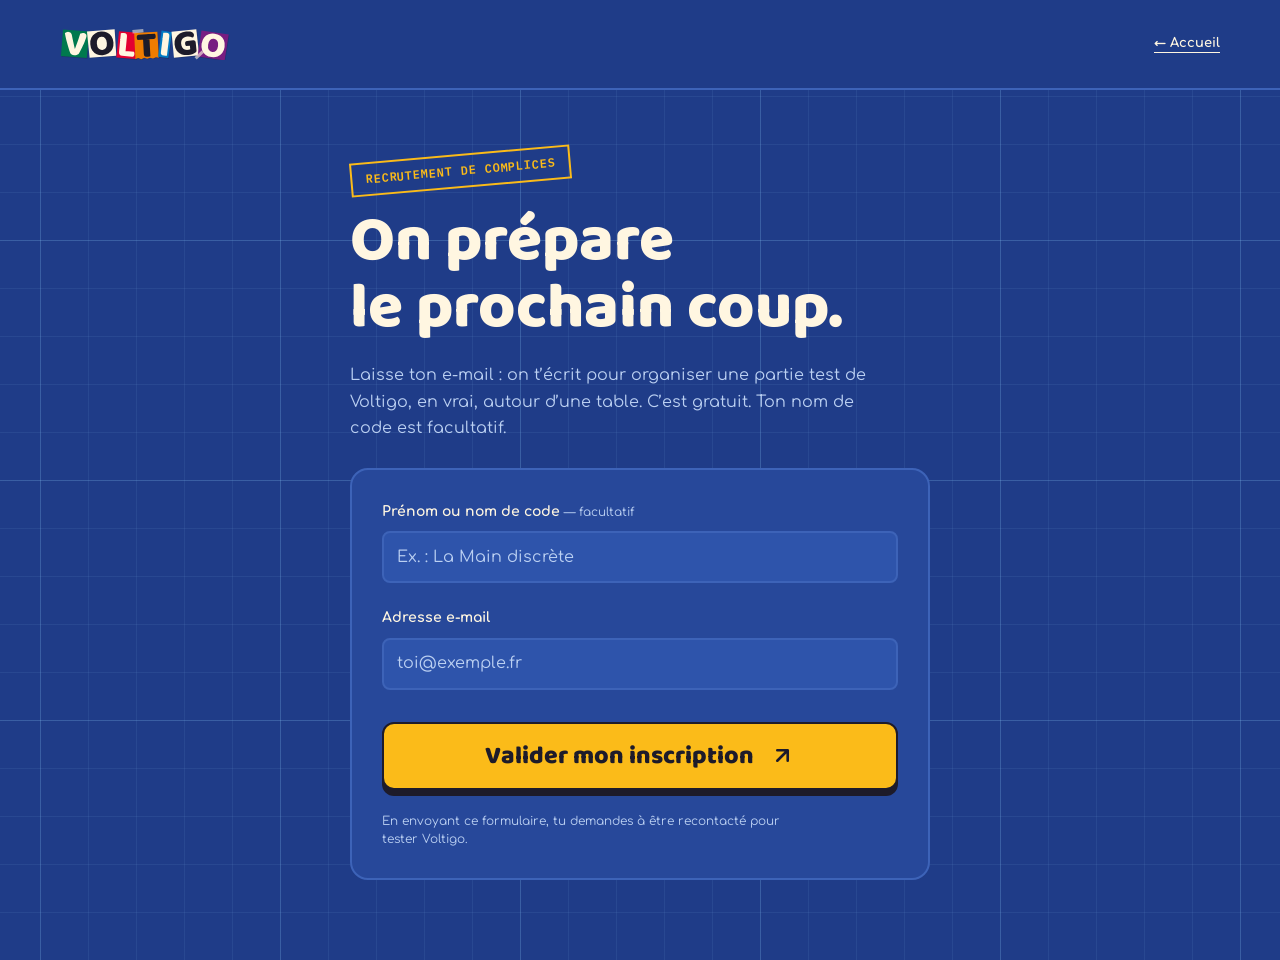
==== commit bf5cb5bc: "Use "Je veux tester le jeu" everywhere and keep buttons on one line - Every signup button, header in" ====
--- a/inscription.html
+++ b/inscription.html
@@ -1,2 +1,2 @@
 <!doctype html><html lang="fr"><head><meta charset="utf-8"><meta name="viewport" content="width=device-width, initial-scale=1"><title>Tester le jeu — Voltigo</title>
-<link rel="icon" type="image/svg+xml" href="favicon.svg"><meta name="description" content="Laisse ton e-mail pour tester Voltigo, un jeu de cartes à jouer autour d’une vraie table."><meta name="theme-color" content="#1f3c88"><link rel="preconnect" href="https://fonts.googleapis.com"><link rel="preconnect" href="https://fonts.gstatic.com" crossorigin><link href="https://fonts.googleapis.com/css2?family=Baloo+2:wght@600;700;800&family=Comfortaa:wght@400;500;600;700&family=IBM+Plex+Mono:wght@400;600&display=swap" rel="stylesheet"><link rel="stylesheet" href="landing.css"><script src="playtest-config.js" defer></script></head><body class="signup-page blueprint"><header class="topbar"><div class="shell"><a class="brand" href="index.html" aria-label="Voltigo — accueil"><img src="voltigo-logo.svg" alt="Voltigo" width="170" height="32"></a><a class="quiet-link" href="index.html">← Retour au jeu</a></div></header><main class="shell"><section class="signup"><span class="stamp">Recrutement de complices</span><h1>On prépare<br>le prochain coup.</h1><p>Laisse ton e-mail : on t’écrit pour organiser une partie test de Voltigo, en vrai, autour d’une table. C’est gratuit. Ton nom de code est facultatif.</p><form class="form-card" id="playtest-form" method="post" action="https://hook.eu1.make.com/4oj0keo8nwtq5lptokxxpfrie1ogno7a"><div class="form-status" id="form-status" role="status" tabindex="-1" hidden></div><div id="form-fields"><label for="prenom">Prénom ou nom de code <span>— facultatif</span></label><input id="prenom" name="prenom" autocomplete="given-name" maxlength="80" placeholder="Ex. : La Main discrète"><label for="email">Adresse e-mail</label><input type="email" id="email" name="email" autocomplete="email" required maxlength="254" placeholder="toi@exemple.fr" aria-describedby="data-note"><input type="hidden" name="source" value="voltigo-playtest"><button class="button" type="submit">Valider mon inscription <svg class="button-arrow" aria-hidden="true" focusable="false" viewBox="0 0 24 24"><path d="M7 17 17 7M7 7h10v10"/></svg></button><p class="micro" id="data-note">En envoyant ce formulaire, tu demandes à être recontacté pour tester Voltigo.</p></div><noscript><p class="micro">Après validation, tu seras redirigé vers la confirmation du service d’inscription.</p></noscript></form><a class="signup-back" href="voltigo.html">En attendant, j’examine le plan →</a></section></main></body></html>
+<link rel="icon" type="image/svg+xml" href="favicon.svg"><meta name="description" content="Laisse ton e-mail pour tester Voltigo, un jeu de cartes à jouer autour d’une vraie table."><meta name="theme-color" content="#1f3c88"><link rel="preconnect" href="https://fonts.googleapis.com"><link rel="preconnect" href="https://fonts.gstatic.com" crossorigin><link href="https://fonts.googleapis.com/css2?family=Baloo+2:wght@600;700;800&family=Comfortaa:wght@400;500;600;700&family=IBM+Plex+Mono:wght@400;600&display=swap" rel="stylesheet"><link rel="stylesheet" href="landing.css"><script src="playtest-config.js" defer></script></head><body class="signup-page blueprint"><header class="topbar"><div class="shell"><a class="brand" href="index.html" aria-label="Voltigo — accueil"><img src="voltigo-logo.svg" alt="Voltigo" width="170" height="32"></a><a class="quiet-link" href="index.html">← Accueil</a></div></header><main class="shell"><section class="signup"><span class="stamp">Recrutement de complices</span><h1>On prépare<br>le prochain coup.</h1><p>Laisse ton e-mail : on t’écrit pour organiser une partie test de Voltigo, en vrai, autour d’une table. C’est gratuit. Ton nom de code est facultatif.</p><form class="form-card" id="playtest-form" method="post" action="https://hook.eu1.make.com/4oj0keo8nwtq5lptokxxpfrie1ogno7a"><div class="form-status" id="form-status" role="status" tabindex="-1" hidden></div><div id="form-fields"><label for="prenom">Prénom ou nom de code <span>— facultatif</span></label><input id="prenom" name="prenom" autocomplete="given-name" maxlength="80" placeholder="Ex. : La Main discrète"><label for="email">Adresse e-mail</label><input type="email" id="email" name="email" autocomplete="email" required maxlength="254" placeholder="toi@exemple.fr" aria-describedby="data-note"><input type="hidden" name="source" value="voltigo-playtest"><button class="button" type="submit">Valider mon inscription <svg class="button-arrow" aria-hidden="true" focusable="false" viewBox="0 0 24 24"><path d="M7 17 17 7M7 7h10v10"/></svg></button><p class="micro" id="data-note">En envoyant ce formulaire, tu demandes à être recontacté pour tester Voltigo.</p></div><noscript><p class="micro">Après validation, tu seras redirigé vers la confirmation du service d’inscription.</p></noscript></form></section></main></body></html>
--- a/landing.css
+++ b/landing.css
@@ -110,3 +110,12 @@
 .howto-merci{max-width:430px;margin:20px auto 6px;text-align:left}
 .howto-merci li.done::before{content:'✓';background:var(--green);color:var(--cream)}
 @media(max-width:760px){.hero .what{font-size:14px;margin-inline:auto}.howto li strong{font-size:17px}}
+/* « Je m'inscris pour tester le jeu » : libellé long, plus compact sur téléphone */
+@media(max-width:760px){.hero .button,.invitation .button,.bottom-cta .button,.ess-fin .button{font-size:19px;padding-inline:16px;gap:10px;text-wrap:balance}}
+@media(max-width:380px){.hero .button,.invitation .button,.bottom-cta .button,.ess-fin .button{font-size:17px}}
+/* Boutons toujours sur une seule ligne */
+.button{white-space:nowrap}
+@media(max-width:760px){.hero .button,.invitation .button,.bottom-cta .button,.ess-fin .button{text-wrap:nowrap}}
+@media(max-width:340px){.hero .button,.invitation .button,.bottom-cta .button,.ess-fin .button{font-size:15.5px;padding-inline:12px;gap:8px}.topnav .button.small{font-size:13px;padding-inline:7px;gap:5px}}
+/* Les décors (traces de pas, cartes éparpillées) ne doivent jamais créer de défilement horizontal */
+body{overflow-x:clip}
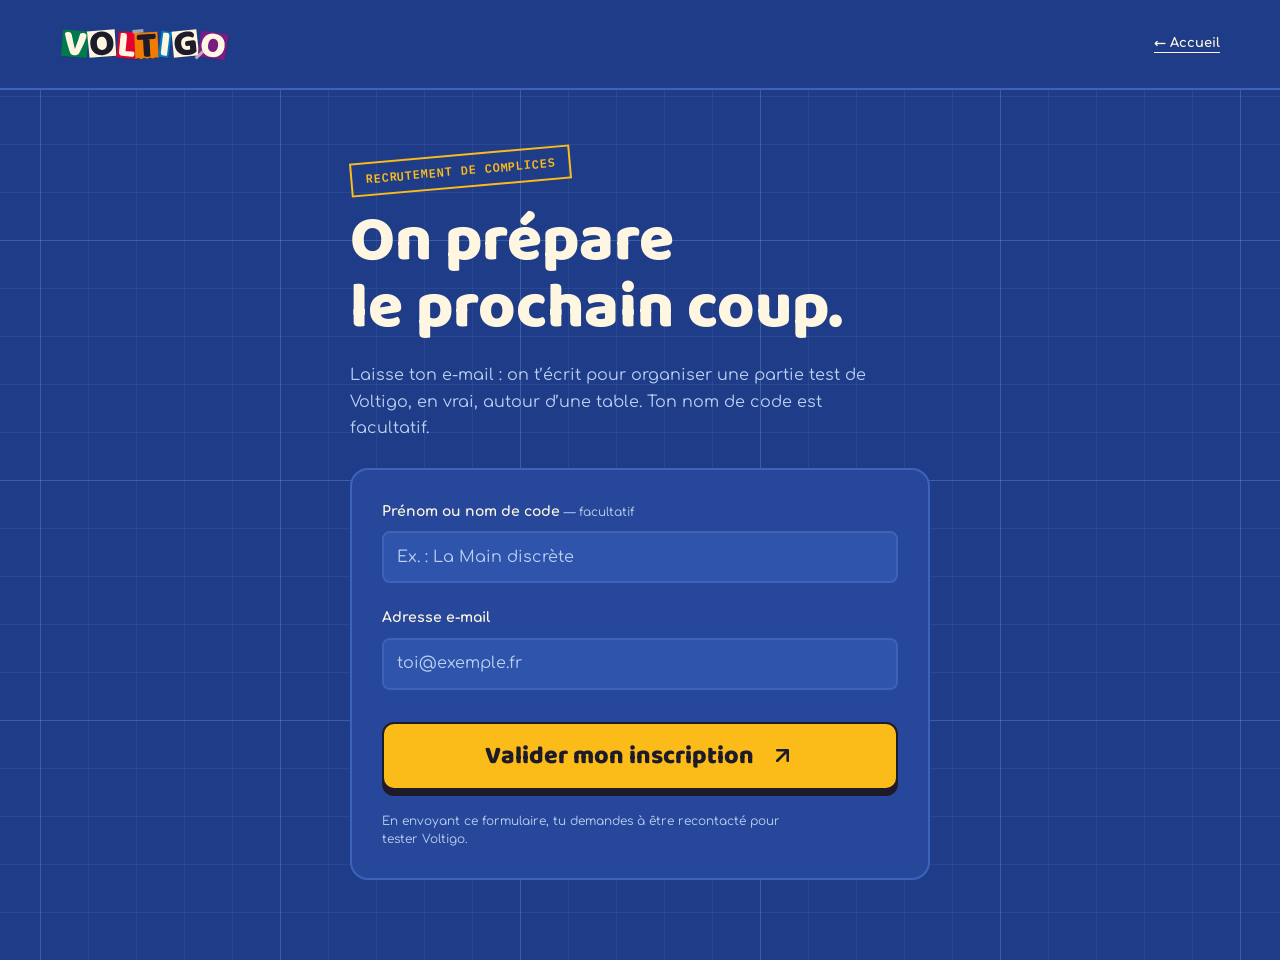
==== commit e2d32550: "Remove mentions of the test being free Co-Authored-By: Claude Opus 5.5 <noreply@anthropic.com>" ====
--- a/inscription.html
+++ b/inscription.html
@@ -1,2 +1,2 @@
 <!doctype html><html lang="fr"><head><meta charset="utf-8"><meta name="viewport" content="width=device-width, initial-scale=1"><title>Tester le jeu — Voltigo</title>
-<link rel="icon" type="image/svg+xml" href="favicon.svg"><meta name="description" content="Laisse ton e-mail pour tester Voltigo, un jeu de cartes à jouer autour d’une vraie table."><meta name="theme-color" content="#1f3c88"><link rel="preconnect" href="https://fonts.googleapis.com"><link rel="preconnect" href="https://fonts.gstatic.com" crossorigin><link href="https://fonts.googleapis.com/css2?family=Baloo+2:wght@600;700;800&family=Comfortaa:wght@400;500;600;700&family=IBM+Plex+Mono:wght@400;600&display=swap" rel="stylesheet"><link rel="stylesheet" href="landing.css"><script src="playtest-config.js" defer></script></head><body class="signup-page blueprint"><header class="topbar"><div class="shell"><a class="brand" href="index.html" aria-label="Voltigo — accueil"><img src="voltigo-logo.svg" alt="Voltigo" width="170" height="32"></a><a class="quiet-link" href="index.html">← Accueil</a></div></header><main class="shell"><section class="signup"><span class="stamp">Recrutement de complices</span><h1>On prépare<br>le prochain coup.</h1><p>Laisse ton e-mail : on t’écrit pour organiser une partie test de Voltigo, en vrai, autour d’une table. C’est gratuit. Ton nom de code est facultatif.</p><form class="form-card" id="playtest-form" method="post" action="https://hook.eu1.make.com/4oj0keo8nwtq5lptokxxpfrie1ogno7a"><div class="form-status" id="form-status" role="status" tabindex="-1" hidden></div><div id="form-fields"><label for="prenom">Prénom ou nom de code <span>— facultatif</span></label><input id="prenom" name="prenom" autocomplete="given-name" maxlength="80" placeholder="Ex. : La Main discrète"><label for="email">Adresse e-mail</label><input type="email" id="email" name="email" autocomplete="email" required maxlength="254" placeholder="toi@exemple.fr" aria-describedby="data-note"><input type="hidden" name="source" value="voltigo-playtest"><button class="button" type="submit">Valider mon inscription <svg class="button-arrow" aria-hidden="true" focusable="false" viewBox="0 0 24 24"><path d="M7 17 17 7M7 7h10v10"/></svg></button><p class="micro" id="data-note">En envoyant ce formulaire, tu demandes à être recontacté pour tester Voltigo.</p></div><noscript><p class="micro">Après validation, tu seras redirigé vers la confirmation du service d’inscription.</p></noscript></form></section></main></body></html>
+<link rel="icon" type="image/svg+xml" href="favicon.svg"><meta name="description" content="Laisse ton e-mail pour tester Voltigo, un jeu de cartes à jouer autour d’une vraie table."><meta name="theme-color" content="#1f3c88"><link rel="preconnect" href="https://fonts.googleapis.com"><link rel="preconnect" href="https://fonts.gstatic.com" crossorigin><link href="https://fonts.googleapis.com/css2?family=Baloo+2:wght@600;700;800&family=Comfortaa:wght@400;500;600;700&family=IBM+Plex+Mono:wght@400;600&display=swap" rel="stylesheet"><link rel="stylesheet" href="landing.css"><script src="playtest-config.js" defer></script></head><body class="signup-page blueprint"><header class="topbar"><div class="shell"><a class="brand" href="index.html" aria-label="Voltigo — accueil"><img src="voltigo-logo.svg" alt="Voltigo" width="170" height="32"></a><a class="quiet-link" href="index.html">← Accueil</a></div></header><main class="shell"><section class="signup"><span class="stamp">Recrutement de complices</span><h1>On prépare<br>le prochain coup.</h1><p>Laisse ton e-mail : on t’écrit pour organiser une partie test de Voltigo, en vrai, autour d’une table. Ton nom de code est facultatif.</p><form class="form-card" id="playtest-form" method="post" action="https://hook.eu1.make.com/4oj0keo8nwtq5lptokxxpfrie1ogno7a"><div class="form-status" id="form-status" role="status" tabindex="-1" hidden></div><div id="form-fields"><label for="prenom">Prénom ou nom de code <span>— facultatif</span></label><input id="prenom" name="prenom" autocomplete="given-name" maxlength="80" placeholder="Ex. : La Main discrète"><label for="email">Adresse e-mail</label><input type="email" id="email" name="email" autocomplete="email" required maxlength="254" placeholder="toi@exemple.fr" aria-describedby="data-note"><input type="hidden" name="source" value="voltigo-playtest"><button class="button" type="submit">Valider mon inscription <svg class="button-arrow" aria-hidden="true" focusable="false" viewBox="0 0 24 24"><path d="M7 17 17 7M7 7h10v10"/></svg></button><p class="micro" id="data-note">En envoyant ce formulaire, tu demandes à être recontacté pour tester Voltigo.</p></div><noscript><p class="micro">Après validation, tu seras redirigé vers la confirmation du service d’inscription.</p></noscript></form></section></main></body></html>
